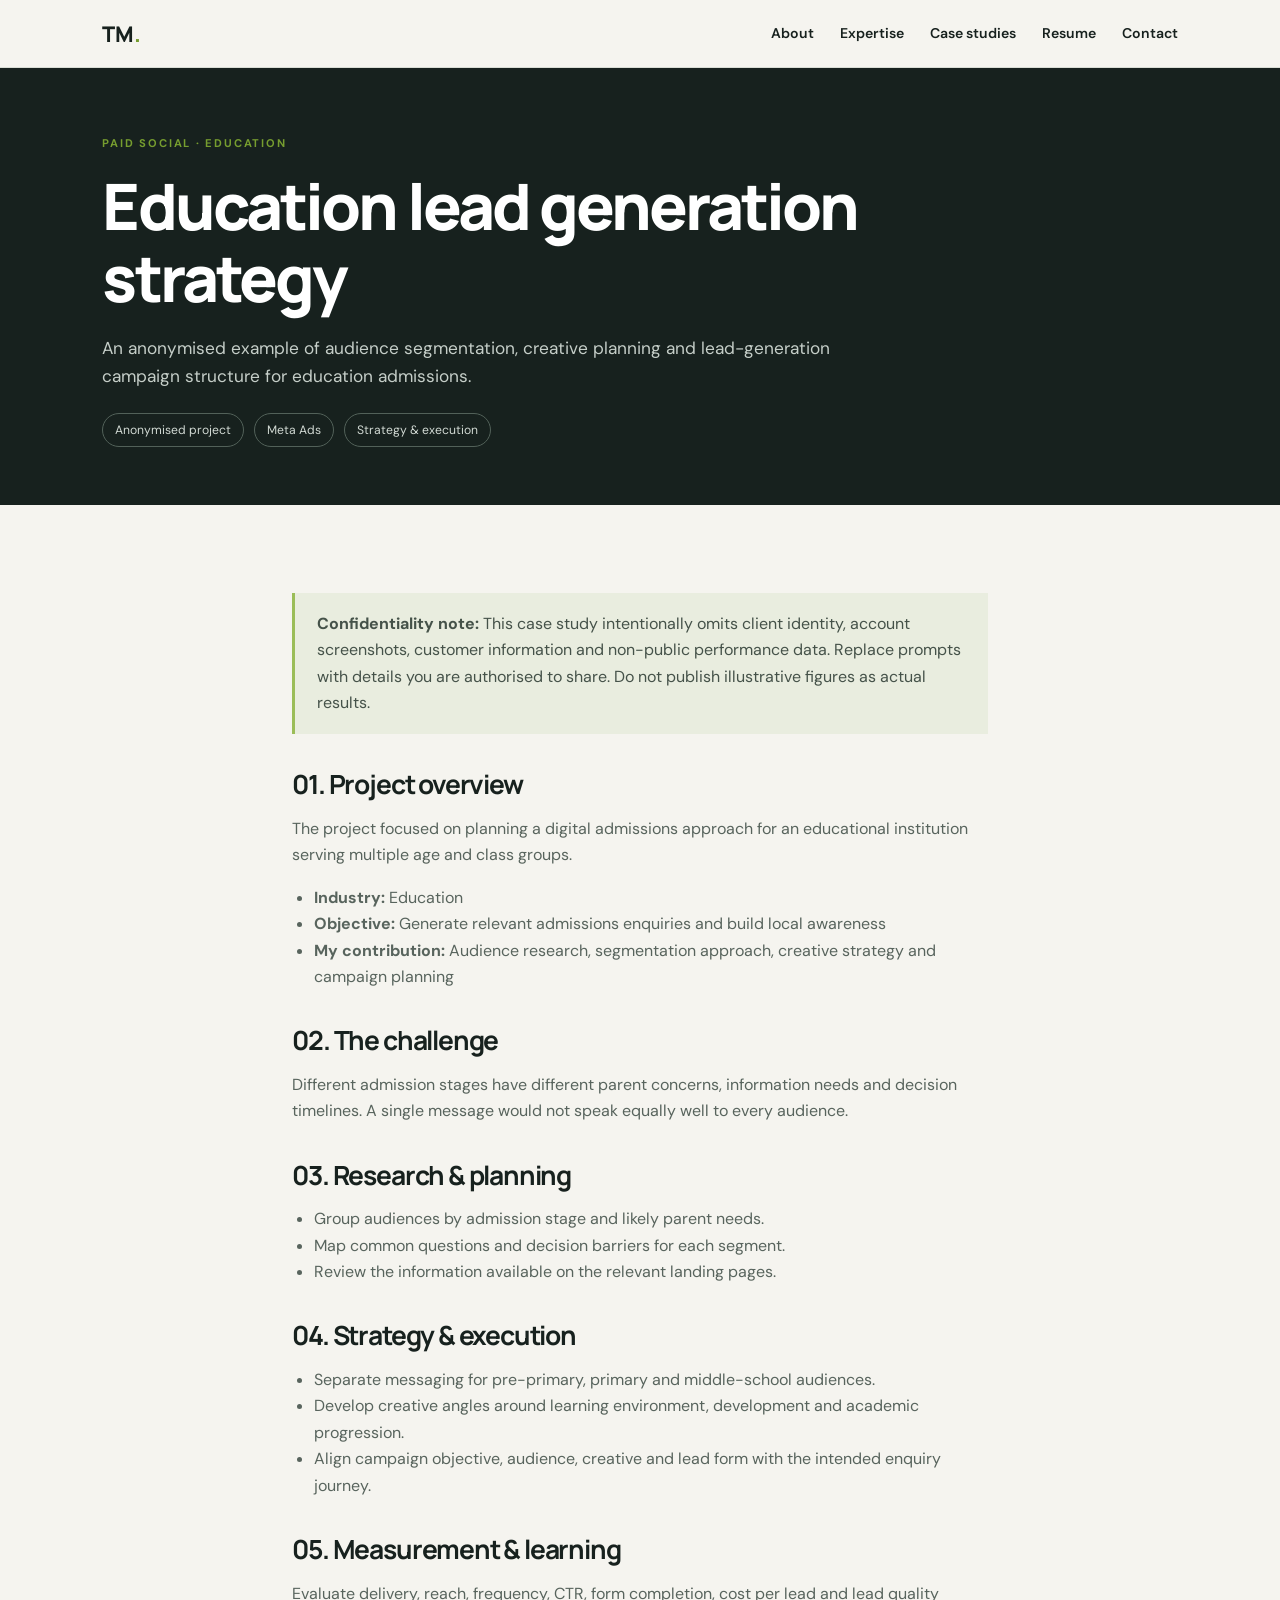
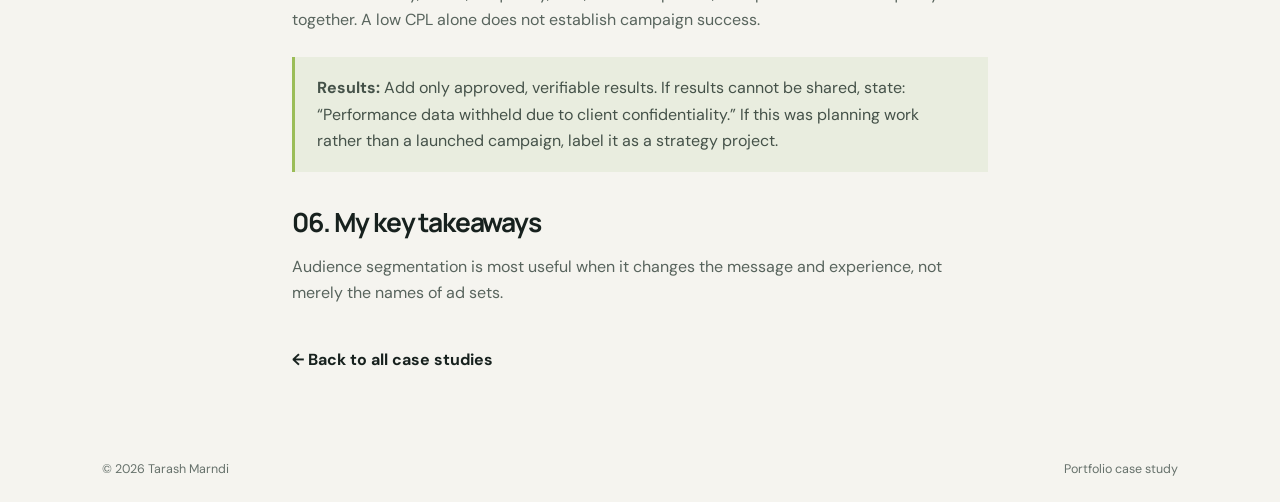
==== case-study-education.html @ 8fa8a17b "Add files via upload" ====
<!DOCTYPE html>
<html lang="en">
<head>
  <meta charset="UTF-8">
  <meta name="viewport" content="width=device-width, initial-scale=1.0">
  <meta name="description" content="An anonymised performance marketing portfolio case study by Tarash Marndi.">
  <title>Education lead generation strategy | Tarash Marndi</title>
  <link rel="preconnect" href="https://fonts.googleapis.com">
  <link rel="preconnect" href="https://fonts.gstatic.com" crossorigin>
  <link href="https://fonts.googleapis.com/css2?family=DM+Sans:wght@400;500;600;700&family=Manrope:wght@400;500;600;700;800&display=swap" rel="stylesheet">
  <link rel="stylesheet" href="style.css">
</head>
<body>
  <header class="site-header">
    <a class="logo" href="index.html">TM<span>.</span></a>
    <nav class="main-nav"><a href="index.html#about">About</a><a href="index.html#expertise">Expertise</a><a href="index.html#work">Case studies</a><a href="index.html#resume">Resume</a><a href="index.html#contact">Contact</a></nav>
  </header>
  <main>
    <section class="case-hero">
      <p class="eyebrow">PAID SOCIAL · EDUCATION</p>
      <h1>Education lead generation strategy</h1>
      <p class="intro">An anonymised example of audience segmentation, creative planning and lead-generation campaign structure for education admissions.</p>
      <div class="case-meta"><span>Anonymised project</span><span>Meta Ads</span><span>Strategy & execution</span></div>
    </section>
    <article class="case-content">
      <div class="callout"><strong>Confidentiality note:</strong> This case study intentionally omits client identity, account screenshots, customer information and non-public performance data. Replace prompts with details you are authorised to share. Do not publish illustrative figures as actual results.</div>
      <h2>01. Project overview</h2>
      <p>The project focused on planning a digital admissions approach for an educational institution serving multiple age and class groups.</p>
      <ul><li><strong>Industry:</strong> Education</li><li><strong>Objective:</strong> Generate relevant admissions enquiries and build local awareness</li><li><strong>My contribution:</strong> Audience research, segmentation approach, creative strategy and campaign planning</li></ul>
      <h2>02. The challenge</h2>
      <p>Different admission stages have different parent concerns, information needs and decision timelines. A single message would not speak equally well to every audience.</p>
      <h2>03. Research & planning</h2>
      <ul><li>Group audiences by admission stage and likely parent needs.</li><li>Map common questions and decision barriers for each segment.</li><li>Review the information available on the relevant landing pages.</li></ul>
      <h2>04. Strategy & execution</h2>
      <ul><li>Separate messaging for pre-primary, primary and middle-school audiences.</li><li>Develop creative angles around learning environment, development and academic progression.</li><li>Align campaign objective, audience, creative and lead form with the intended enquiry journey.</li></ul>
      <h2>05. Measurement & learning</h2>
      <p>Evaluate delivery, reach, frequency, CTR, form completion, cost per lead and lead quality together. A low CPL alone does not establish campaign success.</p>
      <div class="callout"><strong>Results:</strong> Add only approved, verifiable results. If results cannot be shared, state: “Performance data withheld due to client confidentiality.” If this was planning work rather than a launched campaign, label it as a strategy project.</div>
      <h2>06. My key takeaways</h2>
      <p>Audience segmentation is most useful when it changes the message and experience, not merely the names of ad sets.</p>
      <a class="back-link" href="index.html#work">← Back to all case studies</a>
    </article>
  </main>
  <footer><span>© <span id="year"></span> Tarash Marndi</span><span>Portfolio case study</span></footer>
  <script src="script.js"></script>
</body>
</html>
---- style.css ----
*{box-sizing:border-box}
:root{--bg:#f5f4ef;--ink:#17211e;--muted:#66716b;--accent:#c6f36a;--line:#d9ddd5;--card:#fff;--dark:#17211e}
html{scroll-behavior:smooth;scroll-padding-top:88px}
body{margin:0;background:var(--bg);color:var(--ink);font-family:'DM Sans',sans-serif;line-height:1.65}
.site-header{height:68px;padding:0 8%;display:flex;align-items:center;justify-content:space-between;border-bottom:1px solid var(--line);background:rgba(245,244,239,.96);position:sticky;top:0;z-index:20;backdrop-filter:blur(12px)}
.logo{font:800 1.35rem Manrope,sans-serif;color:var(--ink);text-decoration:none}.logo span{color:#769d2f}
.main-nav{display:flex;align-items:center;gap:26px}.main-nav a,.contact-links a{color:var(--ink);text-decoration:none;font-size:.88rem;font-weight:600}.main-nav a:hover,.contact-links a:hover,.text-link:hover{color:#668d22}
.menu-toggle{display:none;background:none;border:0;font-size:1.5rem;color:var(--ink)}
.hero{min-height:590px;padding:78px 8% 62px;background:var(--dark);color:white;position:relative;display:flex;align-items:center}
.hero-inner{max-width:1050px}
.eyebrow{font-size:.7rem;letter-spacing:.16em;font-weight:700;color:#769d2f;margin:0 0 16px}.hero .eyebrow{color:var(--accent)}
h1,h2,h3{font-family:Manrope,sans-serif;line-height:1.12;letter-spacing:-.045em}
h1{font-size:clamp(2.7rem,5.3vw,5rem);max-width:900px;margin:18px 0 20px;font-weight:800}
h1 span{color:var(--accent)}
h2{font-size:clamp(2.2rem,4.2vw,3.7rem);margin:12px 0 32px}
h3{font-size:1.3rem}
.intro{font-size:1.08rem;color:#c5cec8;max-width:620px;margin:0}
.actions{display:flex;flex-wrap:wrap;gap:12px;margin:28px 0 0}
.button{display:inline-flex;align-items:center;gap:10px;padding:12px 18px;border-radius:4px;text-decoration:none;font-weight:700;font-size:.9rem;transition:transform .2s,background .2s}
.button:hover{transform:translateY(-2px)}
.primary{background:var(--accent);color:var(--ink)}.secondary{border:1px solid #718078;color:white}
.hero-note{font-size:.82rem;color:#c5cec8;margin-top:32px}.dot{display:inline-block;width:8px;height:8px;border-radius:50%;background:var(--accent);margin-right:9px}
.hero-index{position:absolute;right:8%;bottom:38px;color:#9ba9a0;font-size:.72rem;letter-spacing:.12em}
.section{padding:84px 8%;border-bottom:1px solid var(--line)}
.about-grid{display:grid;grid-template-columns:1fr 1fr;gap:8%;align-items:start}
.large-copy{font:600 1.45rem/1.5 Manrope,sans-serif;max-width:570px;margin:0}
.panel{border-left:2px solid #9bbd58;padding:4px 0 4px 24px;color:var(--muted)}
.muted,.section-lead{color:var(--muted)}
.section-lead{max-width:720px;margin-top:-14px;margin-bottom:30px}
.skill-grid{display:grid;grid-template-columns:repeat(4,1fr);gap:14px}
.skill-card,.project-card{background:var(--card);border:1px solid var(--line);padding:24px}
.skill-card span{font-size:.68rem;letter-spacing:.08em;color:#769d2f;font-weight:700}
.skill-card h3,.project-card h3{margin:22px 0 10px}
.skill-card p,.project-card p,.project-card li{color:var(--muted);font-size:.9rem}
.project-grid{display:grid;grid-template-columns:repeat(3,1fr);gap:16px}
.project-card{display:flex;flex-direction:column;min-height:360px}
.project-top{display:flex;justify-content:space-between;gap:8px;font-size:.62rem;letter-spacing:.07em;color:#769d2f;font-weight:700}
.project-card h3{min-height:54px}.project-card ul{padding-left:18px;margin:0 0 20px}.project-card li{margin:6px 0}
.text-link{margin-top:auto;color:var(--ink);font-weight:700;font-size:.88rem;text-decoration:none}
.text-link span{color:#769d2f}
.disclosure{font-size:.8rem;color:var(--muted);margin-top:22px}
.resume-section{display:grid;grid-template-columns:1fr 1fr;gap:7%;align-items:center}
.resume-panel{display:flex;gap:20px;align-items:flex-start;background:var(--card);border:1px solid var(--line);padding:26px}
.resume-icon{background:var(--dark);color:var(--accent);font-weight:800;font-size:.75rem;padding:13px 10px;border-radius:4px}
.resume-copy h3{margin:0 0 8px}.resume-copy p{font-size:.88rem;color:var(--muted);margin:0 0 18px}
.learning{background:#e9eddf}.tag-row{display:flex;flex-wrap:wrap;gap:10px}.tag-row span{border:1px solid #b9c4aa;border-radius:30px;padding:7px 14px;font-size:.83rem}
.contact{background:var(--dark);color:white}.contact .section-lead{color:#c5cec8}.contact-links{display:flex;gap:28px;margin-top:28px}.contact-links a{color:var(--accent)}
footer{padding:22px 8%;display:flex;justify-content:space-between;color:var(--muted);font-size:.78rem}
.case-hero{background:var(--dark);color:white;padding:66px 8% 58px}.case-hero h1{font-size:clamp(2.5rem,5vw,4.3rem);max-width:850px}.case-hero .intro{max-width:760px}
.case-meta{display:flex;flex-wrap:wrap;gap:10px;margin-top:22px}.case-meta span{border:1px solid #526159;border-radius:30px;padding:6px 12px;color:#d1d9d3;font-size:.76rem}
.case-content{max-width:900px;margin:auto;padding:64px 8%}.case-content h2{font-size:1.65rem;margin:36px 0 12px}.case-content p,.case-content li{color:#58645d}.case-content ul{padding-left:22px}.callout{background:#e9eddf;padding:18px 22px;border-left:3px solid #9bbd58;margin:24px 0;color:#455249}.back-link{display:inline-block;margin-top:24px;color:var(--ink);font-weight:700;text-decoration:none}
@media(max-width:950px){.skill-grid{grid-template-columns:repeat(2,1fr)}.project-grid{grid-template-columns:1fr 1fr}.project-card:last-child{grid-column:span 2}.resume-section{grid-template-columns:1fr}}
@media(max-width:650px){.site-header{height:62px;padding:0 6%}.menu-toggle{display:block}.main-nav{display:none;position:absolute;top:61px;left:0;right:0;padding:18px 6%;background:var(--bg);border-bottom:1px solid var(--line);flex-direction:column;align-items:flex-start;gap:16px}.main-nav.open{display:flex}.hero{min-height:auto;padding:70px 6% 64px}.hero-index{right:6%;bottom:20px}.section{padding:66px 6%}.about-grid{grid-template-columns:1fr;gap:18px}.skill-grid,.project-grid{grid-template-columns:1fr}.project-card:last-child{grid-column:auto}.project-card{min-height:0}.project-card h3{min-height:0}.resume-panel{padding:18px;flex-direction:column}.contact-links{flex-wrap:wrap;gap:18px}footer{padding:20px 6%;gap:8px;flex-direction:column}.case-hero{padding:54px 6%}.case-content{padding:48px 6%}}
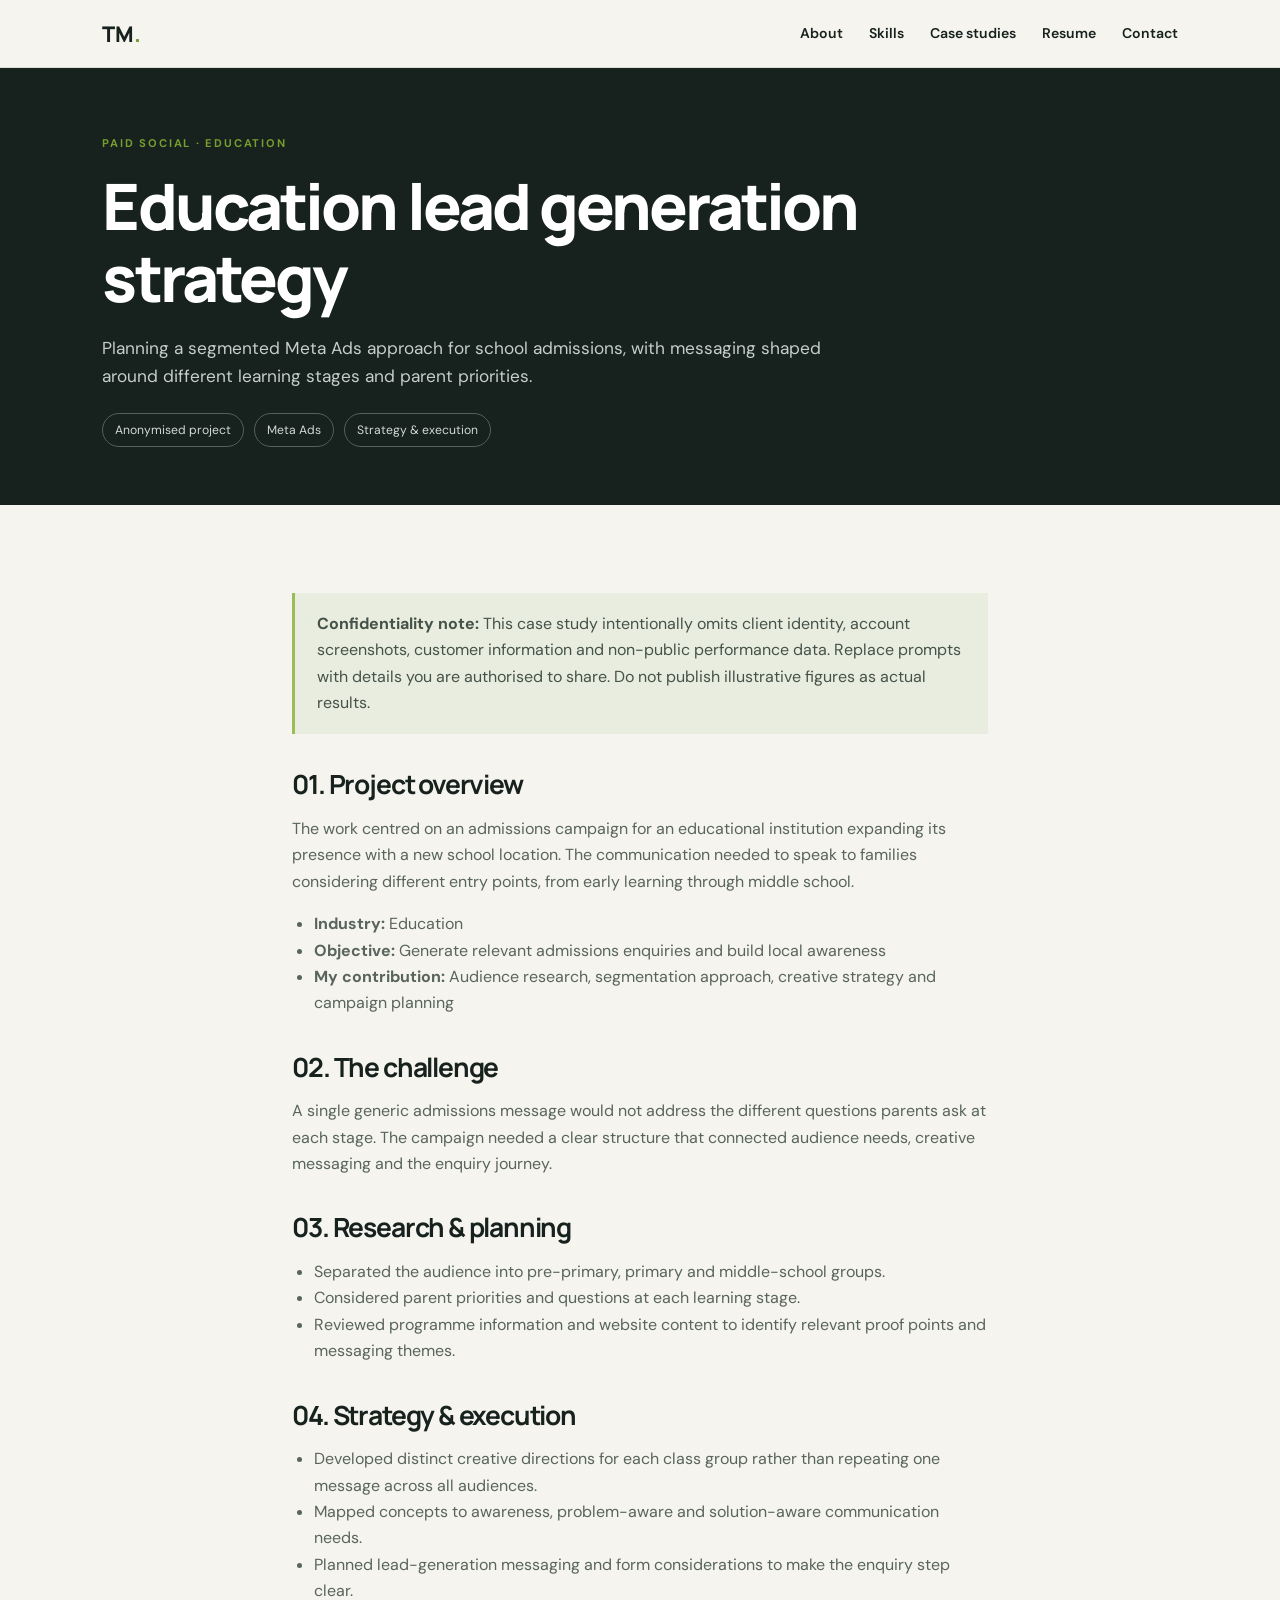
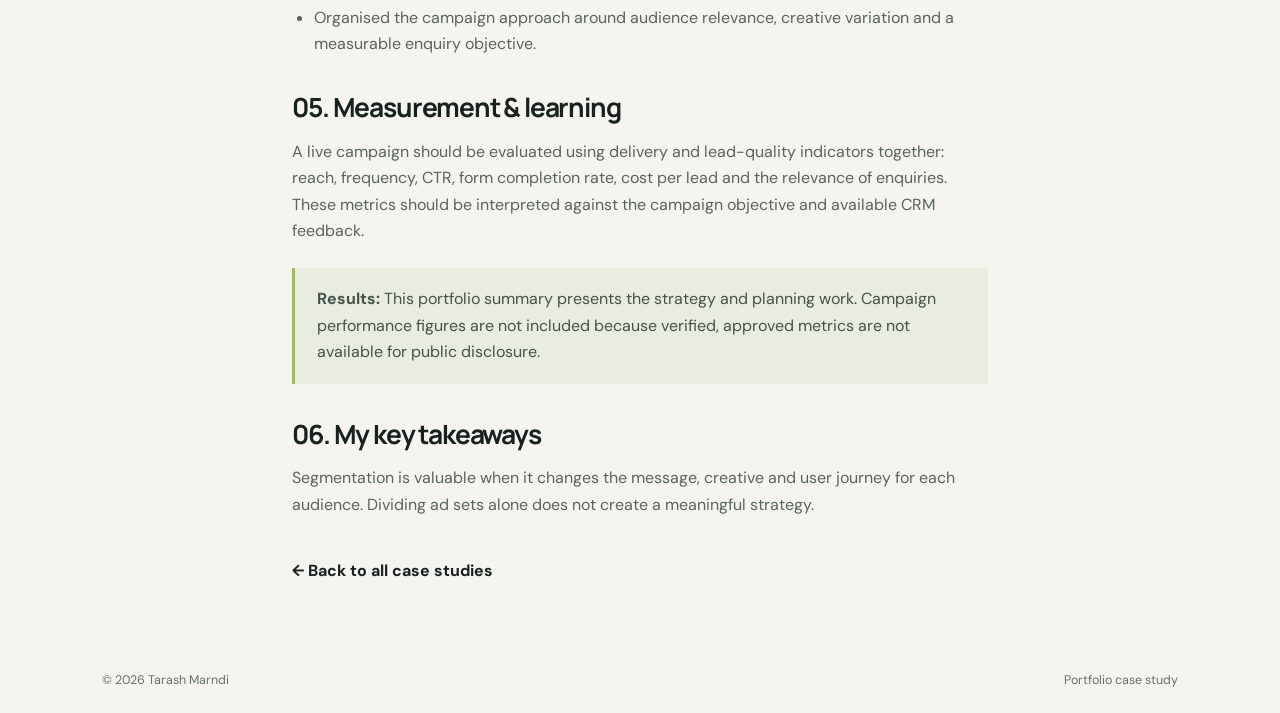
==== commit 538d809e: "Add files via upload" ====
--- a/case-study-education.html
+++ b/case-study-education.html
@@ -13,31 +13,31 @@
 <body>
   <header class="site-header">
     <a class="logo" href="index.html">TM<span>.</span></a>
-    <nav class="main-nav"><a href="index.html#about">About</a><a href="index.html#expertise">Expertise</a><a href="index.html#work">Case studies</a><a href="index.html#resume">Resume</a><a href="index.html#contact">Contact</a></nav>
+    <nav class="main-nav"><a href="index.html#about">About</a><a href="index.html#expertise">Skills</a><a href="index.html#work">Case studies</a><a href="index.html#resume">Resume</a><a href="index.html#contact">Contact</a></nav>
   </header>
   <main>
     <section class="case-hero">
       <p class="eyebrow">PAID SOCIAL · EDUCATION</p>
       <h1>Education lead generation strategy</h1>
-      <p class="intro">An anonymised example of audience segmentation, creative planning and lead-generation campaign structure for education admissions.</p>
+      <p class="intro">Planning a segmented Meta Ads approach for school admissions, with messaging shaped around different learning stages and parent priorities.</p>
       <div class="case-meta"><span>Anonymised project</span><span>Meta Ads</span><span>Strategy & execution</span></div>
     </section>
     <article class="case-content">
       <div class="callout"><strong>Confidentiality note:</strong> This case study intentionally omits client identity, account screenshots, customer information and non-public performance data. Replace prompts with details you are authorised to share. Do not publish illustrative figures as actual results.</div>
       <h2>01. Project overview</h2>
-      <p>The project focused on planning a digital admissions approach for an educational institution serving multiple age and class groups.</p>
+      <p>The work centred on an admissions campaign for an educational institution expanding its presence with a new school location. The communication needed to speak to families considering different entry points, from early learning through middle school.</p>
       <ul><li><strong>Industry:</strong> Education</li><li><strong>Objective:</strong> Generate relevant admissions enquiries and build local awareness</li><li><strong>My contribution:</strong> Audience research, segmentation approach, creative strategy and campaign planning</li></ul>
       <h2>02. The challenge</h2>
-      <p>Different admission stages have different parent concerns, information needs and decision timelines. A single message would not speak equally well to every audience.</p>
+      <p>A single generic admissions message would not address the different questions parents ask at each stage. The campaign needed a clear structure that connected audience needs, creative messaging and the enquiry journey.</p>
       <h2>03. Research & planning</h2>
-      <ul><li>Group audiences by admission stage and likely parent needs.</li><li>Map common questions and decision barriers for each segment.</li><li>Review the information available on the relevant landing pages.</li></ul>
+      <ul><li>Separated the audience into pre-primary, primary and middle-school groups.</li><li>Considered parent priorities and questions at each learning stage.</li><li>Reviewed programme information and website content to identify relevant proof points and messaging themes.</li></ul>
       <h2>04. Strategy & execution</h2>
-      <ul><li>Separate messaging for pre-primary, primary and middle-school audiences.</li><li>Develop creative angles around learning environment, development and academic progression.</li><li>Align campaign objective, audience, creative and lead form with the intended enquiry journey.</li></ul>
+      <ul><li>Developed distinct creative directions for each class group rather than repeating one message across all audiences.</li><li>Mapped concepts to awareness, problem-aware and solution-aware communication needs.</li><li>Planned lead-generation messaging and form considerations to make the enquiry step clear.</li><li>Organised the campaign approach around audience relevance, creative variation and a measurable enquiry objective.</li></ul>
       <h2>05. Measurement & learning</h2>
-      <p>Evaluate delivery, reach, frequency, CTR, form completion, cost per lead and lead quality together. A low CPL alone does not establish campaign success.</p>
-      <div class="callout"><strong>Results:</strong> Add only approved, verifiable results. If results cannot be shared, state: “Performance data withheld due to client confidentiality.” If this was planning work rather than a launched campaign, label it as a strategy project.</div>
+      <p>A live campaign should be evaluated using delivery and lead-quality indicators together: reach, frequency, CTR, form completion rate, cost per lead and the relevance of enquiries. These metrics should be interpreted against the campaign objective and available CRM feedback.</p>
+      <div class="callout"><strong>Results:</strong> This portfolio summary presents the strategy and planning work. Campaign performance figures are not included because verified, approved metrics are not available for public disclosure.</div>
       <h2>06. My key takeaways</h2>
-      <p>Audience segmentation is most useful when it changes the message and experience, not merely the names of ad sets.</p>
+      <p>Segmentation is valuable when it changes the message, creative and user journey for each audience. Dividing ad sets alone does not create a meaningful strategy.</p>
       <a class="back-link" href="index.html#work">← Back to all case studies</a>
     </article>
   </main>
--- a/style.css
+++ b/style.css
@@ -5,7 +5,6 @@
 .site-header{height:68px;padding:0 8%;display:flex;align-items:center;justify-content:space-between;border-bottom:1px solid var(--line);background:rgba(245,244,239,.96);position:sticky;top:0;z-index:20;backdrop-filter:blur(12px)}
 .logo{font:800 1.35rem Manrope,sans-serif;color:var(--ink);text-decoration:none}.logo span{color:#769d2f}
 .main-nav{display:flex;align-items:center;gap:26px}.main-nav a,.contact-links a{color:var(--ink);text-decoration:none;font-size:.88rem;font-weight:600}.main-nav a:hover,.contact-links a:hover,.text-link:hover{color:#668d22}
-.menu-toggle{display:none;background:none;border:0;font-size:1.5rem;color:var(--ink)}
 .hero{min-height:590px;padding:78px 8% 62px;background:var(--dark);color:white;position:relative;display:flex;align-items:center}
 .hero-inner{max-width:1050px}
 .eyebrow{font-size:.7rem;letter-spacing:.16em;font-weight:700;color:#769d2f;margin:0 0 16px}.hero .eyebrow{color:var(--accent)}
@@ -50,4 +49,4 @@
 .case-meta{display:flex;flex-wrap:wrap;gap:10px;margin-top:22px}.case-meta span{border:1px solid #526159;border-radius:30px;padding:6px 12px;color:#d1d9d3;font-size:.76rem}
 .case-content{max-width:900px;margin:auto;padding:64px 8%}.case-content h2{font-size:1.65rem;margin:36px 0 12px}.case-content p,.case-content li{color:#58645d}.case-content ul{padding-left:22px}.callout{background:#e9eddf;padding:18px 22px;border-left:3px solid #9bbd58;margin:24px 0;color:#455249}.back-link{display:inline-block;margin-top:24px;color:var(--ink);font-weight:700;text-decoration:none}
 @media(max-width:950px){.skill-grid{grid-template-columns:repeat(2,1fr)}.project-grid{grid-template-columns:1fr 1fr}.project-card:last-child{grid-column:span 2}.resume-section{grid-template-columns:1fr}}
-@media(max-width:650px){.site-header{height:62px;padding:0 6%}.menu-toggle{display:block}.main-nav{display:none;position:absolute;top:61px;left:0;right:0;padding:18px 6%;background:var(--bg);border-bottom:1px solid var(--line);flex-direction:column;align-items:flex-start;gap:16px}.main-nav.open{display:flex}.hero{min-height:auto;padding:70px 6% 64px}.hero-index{right:6%;bottom:20px}.section{padding:66px 6%}.about-grid{grid-template-columns:1fr;gap:18px}.skill-grid,.project-grid{grid-template-columns:1fr}.project-card:last-child{grid-column:auto}.project-card{min-height:0}.project-card h3{min-height:0}.resume-panel{padding:18px;flex-direction:column}.contact-links{flex-wrap:wrap;gap:18px}footer{padding:20px 6%;gap:8px;flex-direction:column}.case-hero{padding:54px 6%}.case-content{padding:48px 6%}}
+@media(max-width:650px){.site-header{height:62px;padding:0 6%}.main-nav{display:flex;position:static;padding:0;background:transparent;border:0;flex-direction:row;align-items:center;justify-content:flex-end;flex-wrap:wrap;gap:8px 14px}.main-nav a{font-size:.76rem}.hero{min-height:auto;padding:70px 6% 64px}.hero-index{right:6%;bottom:20px}.section{padding:66px 6%}.about-grid{grid-template-columns:1fr;gap:18px}.skill-grid,.project-grid{grid-template-columns:1fr}.project-card:last-child{grid-column:auto}.project-card{min-height:0}.project-card h3{min-height:0}.resume-panel{padding:18px;flex-direction:column}.contact-links{flex-wrap:wrap;gap:18px}footer{padding:20px 6%;gap:8px;flex-direction:column}.case-hero{padding:54px 6%}.case-content{padding:48px 6%}}
